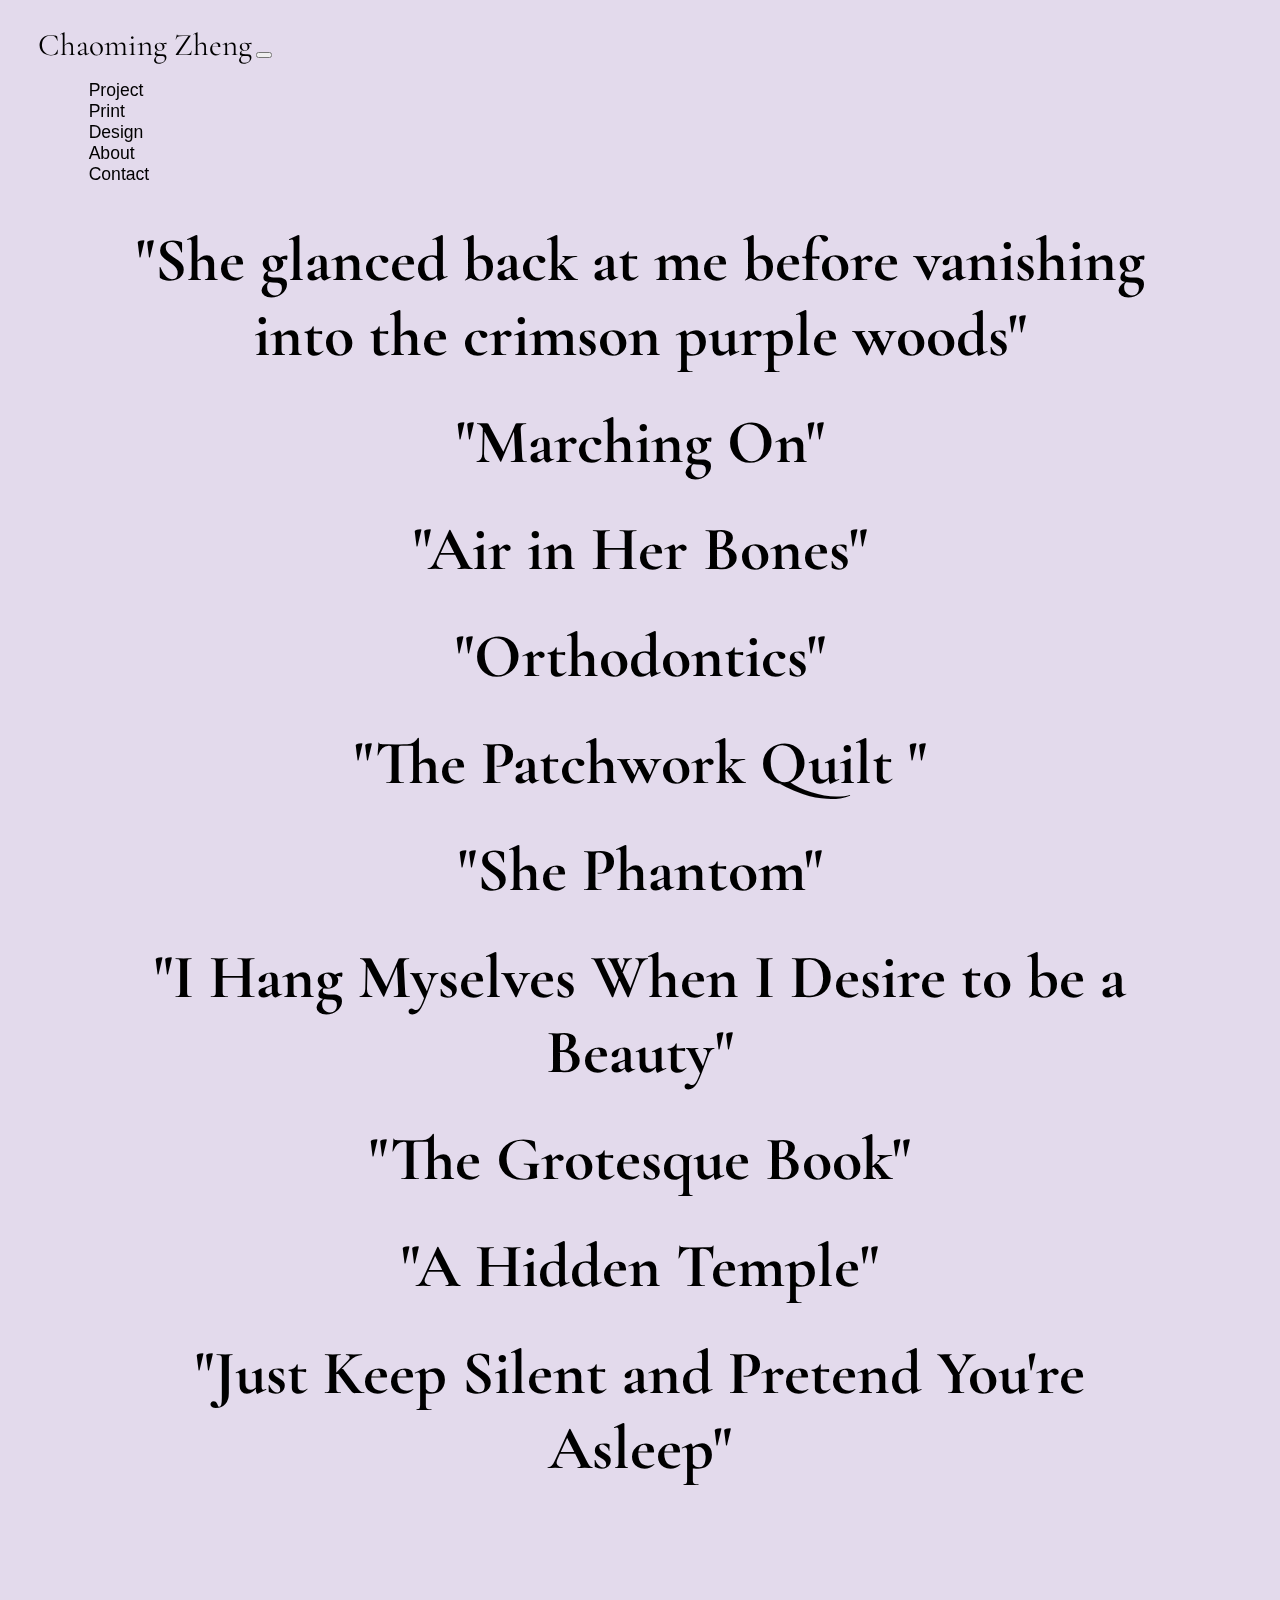
==== index.html @ f0b60cdd "navbar styling, nav bar scroll down animation" ====
<!DOCTYPE html>
<html lang="en" dir="ltr">

<head>
  <meta charset="utf-8">
  <meta name="viewport" content="width=device-width, initial-scale=1.0">
  <title>Chaoming Zheng</title>
  <!-- bootstrap -->
  <link href="https://cdn.jsdelivr.net/npm/bootstrap@5.1.3/dist/css/bootstrap.min.css" rel="stylesheet" integrity="sha384-1BmE4kWBq78iYhFldvKuhfTAU6auU8tT94WrHftjDbrCEXSU1oBoqyl2QvZ6jIW3" crossorigin="anonymous">
  <!-- css -->
  <link rel="stylesheet" href="css/styles.css">
  <!-- External Fonts -->
  <link rel="preconnect" href="https://fonts.googleapis.com">
  <link rel="preconnect" href="https://fonts.gstatic.com" crossorigin>
  <link href="https://fonts.googleapis.com/css2?family=Cormorant+Garamond:wght@500&display=swap" rel="stylesheet">
  <link rel="stylesheet" href="https://use.typekit.net/rtp0tiu.css">
  <!-- favicon -->
  <link rel="shortcut icon" href="faviconBlueHeart.ico">
  <!-- fontawesome -->
  <script src="https://kit.fontawesome.com/89093cfd08.js" crossorigin="anonymous"></script>
</head>

<body>
  <!-- navbar -->
  <header>
    <div class="container-fluid navbar-container">
      <!-- desktop -->
      <nav class="navbar navbar-expand-md navbar-light">
        <a class="navbar-brand" href="">Chaoming Zheng</a>

        <button class="navbar-toggler" type="button" data-bs-toggle="collapse" data-bs-target="#navbarSupportedContent" aria-controls="navbarSupportedContent" aria-expanded="false" aria-label="Toggle navigation">
          <span class="navbar-toggler-icon"></span>
        </button>
        <div class="collapse navbar-collapse" id="navbarSupportedContent">
          <ul class="navbar-nav ms-auto">
            <li class="nav-item">
              <a class="nav-link" href="">Project</a>
            </li>
            <li class="nav-item">
              <a class="nav-link" href="">Print</a>
            </li>
            <li class="nav-item">
              <a class="nav-link" href="">Design</a>
            </li>
            <li class="nav-item">
              <a class="nav-link" href="">About</a>
            </li>
            <li class="nav-item">
              <a class="nav-link" href="">Contact</a>
            </li>
          </ul>
          <!-- insicon -->
          <div class="ins-icon">
            <a href="https://www.instagram.com/_s_zhen/?utm_medium=copy_link">
              <span style="font-size: 1.2rem">
              <i class="fa-brands fa-instagram"></i>
              </span>
            </a>
          </div>
        </div>
      </nav>
    </div>
  </header>

  <!-- main -->
  <main>
    <div class="hover-base">
      <div class="hover-base-sticky">
        <div class="hover-backgrounds">
          <img src="" id="sticky-image">
        </div>
      </div>
    </div>
    <div class="hover-display">
      <div class="hover-items">
        <ul class="hover-items-list">
          <li>
            <a href="project-she-glanced-back-at-me">
              <h1 class="hover-item-title" data-src="images/project-she-glanced-back-at-me/doppelganger-print-2.jpeg">
                "She glanced back at me before vanishing into the crimson purple woods"
              </h1>
            </a>
          </li>
          <li>
            <a href="project-marching-on">
              <h1 class="hover-item-title" data-src="images/project-marching-on/marching-on-title.jpeg">
                "Marching On"
              </h1>
            </a>
          </li>
          <li>
            <a href="project-air-in-her-bones">
              <h1 class="hover-item-title" data-src="images/project-air-in-her-bones/air-in-her-bones-8.jpeg">
                "Air in Her Bones"
              </h1>
            </a>
          </li>
          <li>
            <a href="project-orthodontist">
              <h1 class="hover-item-title" data-src="images/project-orthodontist/orthodontics-hover.png">
                "Orthodontics"
              </h1>
            </a>
          </li>
          <li>
            <a href="project-the-patchwork-quilt">
              <h1 class="hover-item-title" data-src="images/project-the-patchwork-quilt/performance-2.jpeg">
                "The Patchwork Quilt "
              </h1>
            </a>
          </li>
          <li>
            <a href="project-she-phantom">
              <h1 class="hover-item-title" data-src="images/project-she-phantom/she-phantom-title.jpg">
                "She Phantom"
              </h1>
            </a>
          </li>
          <li>
            <a href="project-i-hang-myselves">
              <h1 class="hover-item-title" data-src="images/project-i-hang-myselves/I-hang-myselves-3.jpeg">
                "I Hang Myselves When I Desire to be a Beauty"
              </h1>
            </a>
          </li>
          <li>
            <a href="project-the-grotesque-book">
              <h1 class="hover-item-title" data-src="images/project-the-grotesque-book/the-grotesque-book-hover.jpg">
                "The Grotesque Book"
              </h1>
            </a>
          </li>
          <li>
            <a href="project-a-hidden-temple">
              <h1 class="hover-item-title" data-src="images/project-a-hidden-temple/hidden-temple-2.jpeg">
                "A Hidden Temple"
              </h1>
            </a>
          </li>
          <li>
            <a href="project-just-keep-silent">
              <h1 class="hover-item-title" data-src="images/project-just-keep-silent/that-heart-you-told-me.jpeg">
                "Just Keep Silent and Pretend You're Asleep"
              </h1>
            </a>
          </li>
        </ul>
      </div>
    </div>
  </main>

  <!-- js script -->
  <script src="https://code.jquery.com/jquery-3.6.0.min.js"></script>
  <script src="https://cdn.jsdelivr.net/npm/bootstrap@5.1.3/dist/js/bootstrap.bundle.min.js" integrity="sha384-ka7Sk0Gln4gmtz2MlQnikT1wXgYsOg+OMhuP+IlRH9sENBO0LRn5q+8nbTov4+1p" crossorigin="anonymous"></script>
  <script src="index.js" charset="utf-8"></script>
</body>

</html>
---- css/styles.css ----
body{
  background-color: #e3daec;
  font-family: 'Cormorant Garamond', serif;
}

a{
  color: black;
  text-decoration: none;
}
a:hover{
  color: black;
}

ul{
  list-style-type: none;
}

/* navbar */
.navbar-container{
  background-color: #e3daec;
  background-color: rgba(227, 218, 236, 0.5);
  padding: 2vw 3vw;
  position:fixed;
  top:0;
  left:0;
  overflow: hidden;
  transition: top .6s;
}

.navbar{
  padding:0;
}

.navbar-brand{
  padding:0;
  font-size: calc((2 - 1) * 1.2vw + 1rem);
}

.nav-item{
  font-family: adelle-sans,sans-serif;
  font-weight: 300;
  font-style: normal;
  font-size: 1.1rem;
  color: black;
  margin-left: 0.8vw;
}

.ins-icon{
  margin-left: 1.8vw;
}

/* scroll down navbar animation */
.navbar-container.animate{
  top: -118.578px;
}

.navbar-container.sticky{
  top:0;
  z-index:100;
}

/* hover display wrapper */
.hover-display{
  padding:0 3vw 3vw;
}

/* hover images */
.hover-base-sticky{
  transition: transform 1.5s;
  position: fixed;
  bottom: 0;
  /* width: 100vw; */
  height:auto;
  z-index: -100;
}

#sticky-image{
  position: relative;
  bottom: 0;
  width: 100vw;
  object-fit: cover;
  margin: auto;
}


/* hover item list */
.hover-items-list{
  padding: 5vw;
}

.hover-items{
  text-align: center;
  padding-top: 118.578px;
}

.hover-item-title{
  padding: 1rem 0;
  margin: 0 1rem;
  font-size: calc((4 - 1) * 1.2vw + 1rem);
  display: inline-block;
}

/* animation */
.hover-img-show{
  visibility: visible;
  /* display: table; */
}

.hover-img-hide{
  visibility: hidden;
}
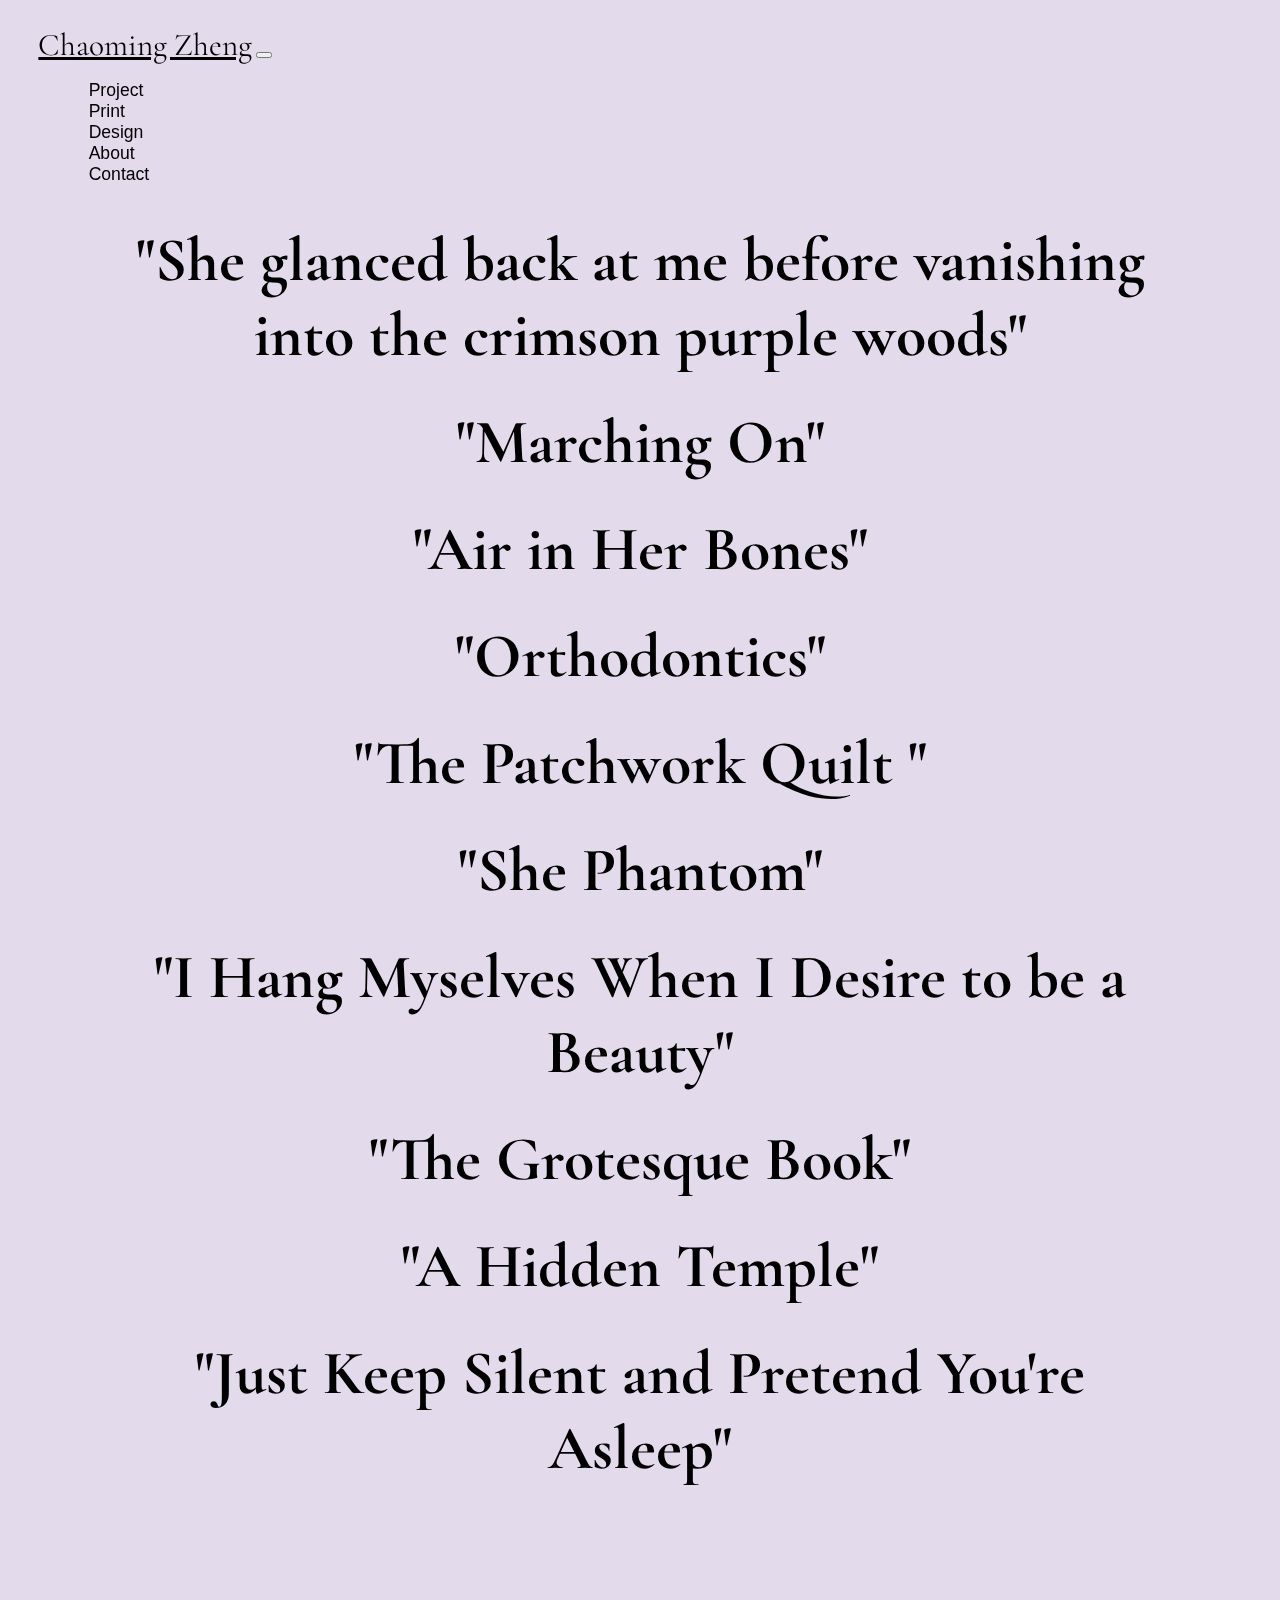
==== commit 2d87f80e: "add subpages, navbar links, navbar hightlight effect" ====
--- a/index.html
+++ b/index.html
@@ -8,14 +8,14 @@
   <!-- bootstrap -->
   <link href="https://cdn.jsdelivr.net/npm/bootstrap@5.1.3/dist/css/bootstrap.min.css" rel="stylesheet" integrity="sha384-1BmE4kWBq78iYhFldvKuhfTAU6auU8tT94WrHftjDbrCEXSU1oBoqyl2QvZ6jIW3" crossorigin="anonymous">
   <!-- css -->
-  <link rel="stylesheet" href="css/styles.css">
+  <link rel="stylesheet" href="./css/styles.css">
   <!-- External Fonts -->
   <link rel="preconnect" href="https://fonts.googleapis.com">
   <link rel="preconnect" href="https://fonts.gstatic.com" crossorigin>
   <link href="https://fonts.googleapis.com/css2?family=Cormorant+Garamond:wght@500&display=swap" rel="stylesheet">
   <link rel="stylesheet" href="https://use.typekit.net/rtp0tiu.css">
   <!-- favicon -->
-  <link rel="shortcut icon" href="faviconBlueHeart.ico">
+  <link rel="shortcut icon" href="./faviconBlueHeart.ico">
   <!-- fontawesome -->
   <script src="https://kit.fontawesome.com/89093cfd08.js" crossorigin="anonymous"></script>
 </head>
@@ -26,7 +26,7 @@
     <div class="container-fluid navbar-container">
       <!-- desktop -->
       <nav class="navbar navbar-expand-md navbar-light">
-        <a class="navbar-brand" href="">Chaoming Zheng</a>
+        <a class="navbar-brand current-page" href="./index.html">Chaoming Zheng</a>
 
         <button class="navbar-toggler" type="button" data-bs-toggle="collapse" data-bs-target="#navbarSupportedContent" aria-controls="navbarSupportedContent" aria-expanded="false" aria-label="Toggle navigation">
           <span class="navbar-toggler-icon"></span>
@@ -34,19 +34,19 @@
         <div class="collapse navbar-collapse" id="navbarSupportedContent">
           <ul class="navbar-nav ms-auto">
             <li class="nav-item">
-              <a class="nav-link" href="">Project</a>
+              <a class="nav-link" href="./index.html">Project</a>
             </li>
             <li class="nav-item">
-              <a class="nav-link" href="">Print</a>
+              <a class="nav-link" href="./subpage-html/print.html">Print</a>
             </li>
             <li class="nav-item">
-              <a class="nav-link" href="">Design</a>
+              <a class="nav-link" href="./subpage-html/design.html">Design</a>
             </li>
             <li class="nav-item">
-              <a class="nav-link" href="">About</a>
+              <a class="nav-link" href="./subpage-html/about.html">About</a>
             </li>
             <li class="nav-item">
-              <a class="nav-link" href="">Contact</a>
+              <a class="nav-link" href="./subpage-html/contact.html">Contact</a>
             </li>
           </ul>
           <!-- insicon -->
@@ -75,71 +75,71 @@
       <div class="hover-items">
         <ul class="hover-items-list">
           <li>
-            <a href="project-she-glanced-back-at-me">
-              <h1 class="hover-item-title" data-src="images/project-she-glanced-back-at-me/doppelganger-print-2.jpeg">
+            <a href="./subpage-html/she-glanced-back-at-me.html">
+              <h1 class="hover-item-title" data-src="./images/project-she-glanced-back-at-me/doppelganger-print-2.jpeg">
                 "She glanced back at me before vanishing into the crimson purple woods"
               </h1>
             </a>
           </li>
           <li>
             <a href="project-marching-on">
-              <h1 class="hover-item-title" data-src="images/project-marching-on/marching-on-title.jpeg">
+              <h1 class="hover-item-title" data-src="./images/project-marching-on/marching-on-title.jpeg">
                 "Marching On"
               </h1>
             </a>
           </li>
           <li>
             <a href="project-air-in-her-bones">
-              <h1 class="hover-item-title" data-src="images/project-air-in-her-bones/air-in-her-bones-8.jpeg">
+              <h1 class="hover-item-title" data-src="./images/project-air-in-her-bones/air-in-her-bones-8.jpeg">
                 "Air in Her Bones"
               </h1>
             </a>
           </li>
           <li>
             <a href="project-orthodontist">
-              <h1 class="hover-item-title" data-src="images/project-orthodontist/orthodontics-hover.png">
+              <h1 class="hover-item-title" data-src="./images/project-orthodontist/orthodontics-hover.png">
                 "Orthodontics"
               </h1>
             </a>
           </li>
           <li>
             <a href="project-the-patchwork-quilt">
-              <h1 class="hover-item-title" data-src="images/project-the-patchwork-quilt/performance-2.jpeg">
+              <h1 class="hover-item-title" data-src="./images/project-the-patchwork-quilt/performance-2.jpeg">
                 "The Patchwork Quilt "
               </h1>
             </a>
           </li>
           <li>
             <a href="project-she-phantom">
-              <h1 class="hover-item-title" data-src="images/project-she-phantom/she-phantom-title.jpg">
+              <h1 class="hover-item-title" data-src="./images/project-she-phantom/she-phantom-title.jpg">
                 "She Phantom"
               </h1>
             </a>
           </li>
           <li>
             <a href="project-i-hang-myselves">
-              <h1 class="hover-item-title" data-src="images/project-i-hang-myselves/I-hang-myselves-3.jpeg">
+              <h1 class="hover-item-title" data-src="./images/project-i-hang-myselves/I-hang-myselves-3.jpeg">
                 "I Hang Myselves When I Desire to be a Beauty"
               </h1>
             </a>
           </li>
           <li>
             <a href="project-the-grotesque-book">
-              <h1 class="hover-item-title" data-src="images/project-the-grotesque-book/the-grotesque-book-hover.jpg">
+              <h1 class="hover-item-title" data-src="./images/project-the-grotesque-book/the-grotesque-book-hover.jpg">
                 "The Grotesque Book"
               </h1>
             </a>
           </li>
           <li>
             <a href="project-a-hidden-temple">
-              <h1 class="hover-item-title" data-src="images/project-a-hidden-temple/hidden-temple-2.jpeg">
+              <h1 class="hover-item-title" data-src="./images/project-a-hidden-temple/hidden-temple-2.jpeg">
                 "A Hidden Temple"
               </h1>
             </a>
           </li>
           <li>
             <a href="project-just-keep-silent">
-              <h1 class="hover-item-title" data-src="images/project-just-keep-silent/that-heart-you-told-me.jpeg">
+              <h1 class="hover-item-title" data-src="./images/project-just-keep-silent/that-heart-you-told-me.jpeg">
                 "Just Keep Silent and Pretend You're Asleep"
               </h1>
             </a>
--- a/css/styles.css
+++ b/css/styles.css
@@ -59,6 +59,11 @@
   z-index:100;
 }
 
+/* navbar highlight */
+.current-page{
+  text-decoration: underline;
+}
+
 /* hover display wrapper */
 .hover-display{
   padding:0 3vw 3vw;
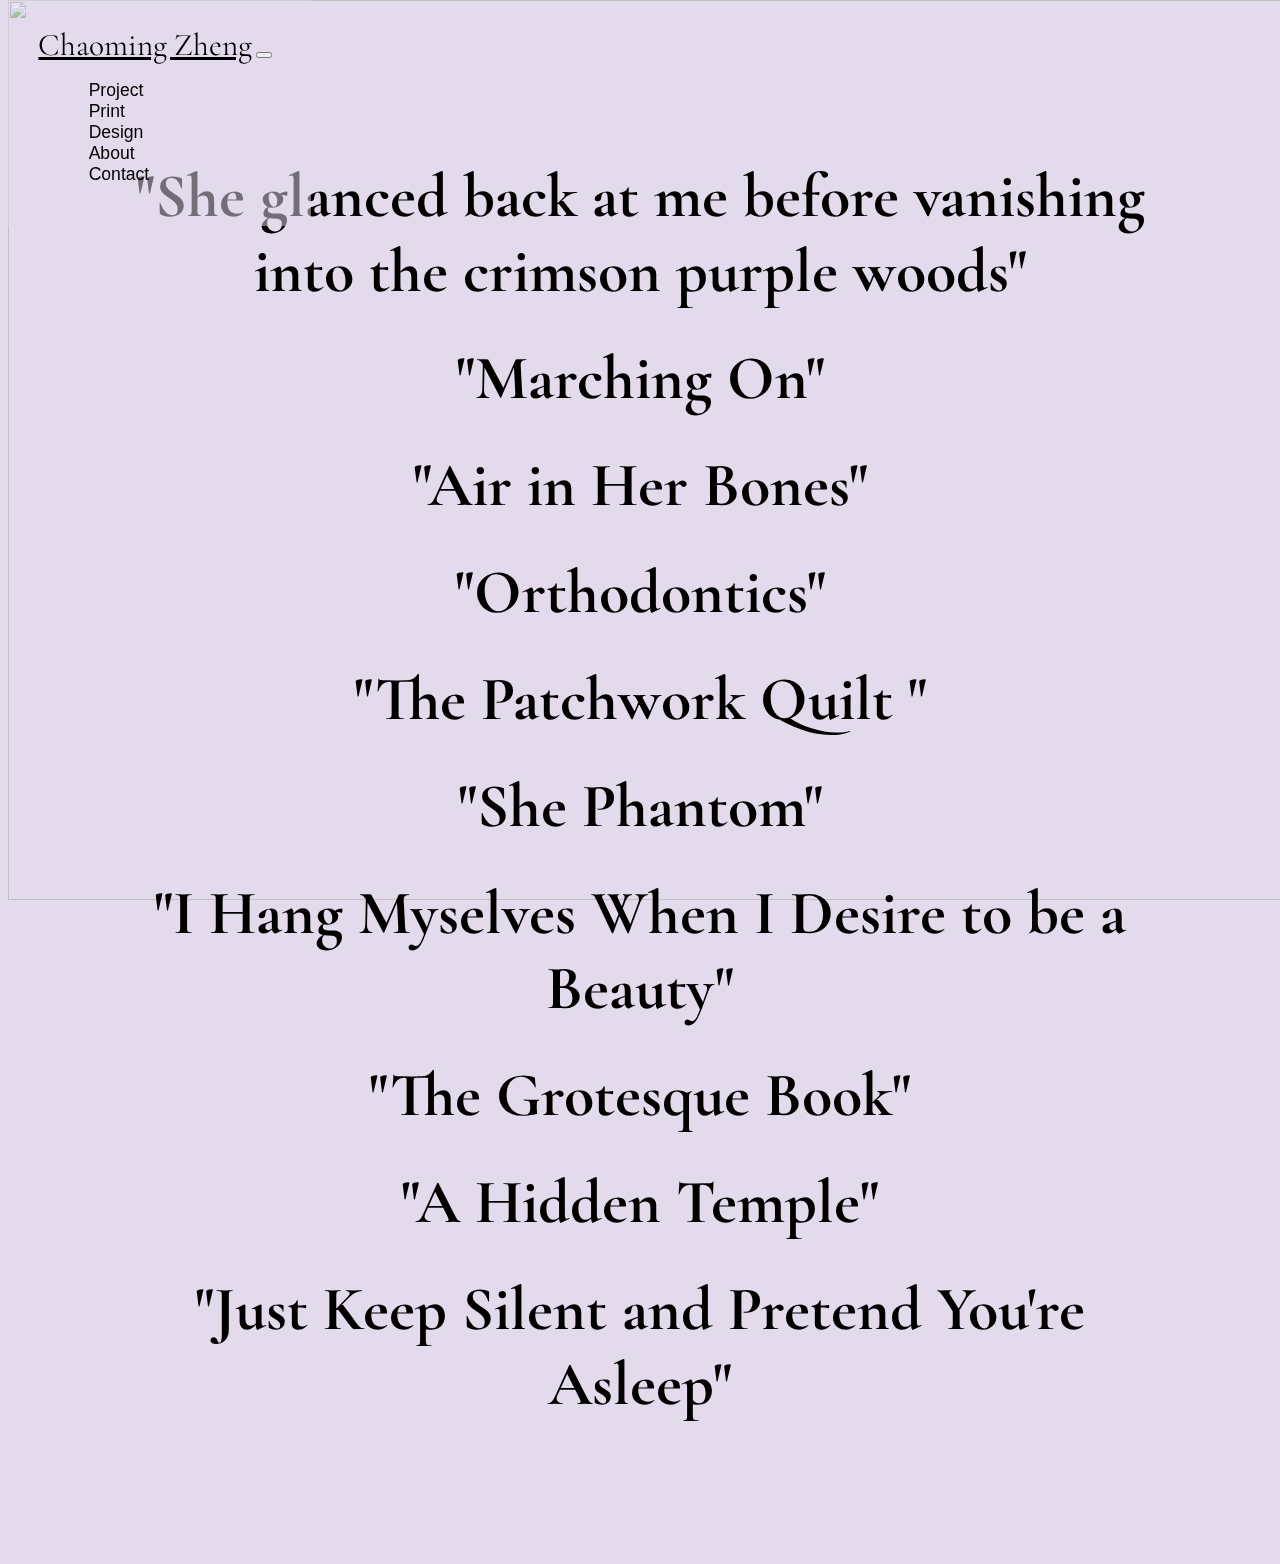
==== commit 34967d1e: "diasble right click" ====
--- a/index.html
+++ b/index.html
@@ -18,6 +18,8 @@
   <link rel="shortcut icon" href="./faviconBlueHeart.ico">
   <!-- fontawesome -->
   <script src="https://kit.fontawesome.com/89093cfd08.js" crossorigin="anonymous"></script>
+  <!-- disable right clicks -->
+  <script language=JavaScript> function clickIE4(){ if (event.button==2){return false; } } function clickNS4(e){ if (document.layers||document.getElementById&&!document.all){ if (e.which==2||e.which==3){return false; } } } if (document.layers){ document.captureEvents(Event.MOUSEDOWN); document.onmousedown=clickNS4; } else if (document.all&&!document.getElementById){ document.onmousedown=clickIE4; } document.oncontextmenu=new Function("return false") </script>
 </head>
 
 <body>
@@ -82,7 +84,7 @@
             </a>
           </li>
           <li>
-            <a href="project-marching-on">
+            <a href="./subpage-html/marching-on.html">
               <h1 class="hover-item-title" data-src="./images/project-marching-on/marching-on-title.jpeg">
                 "Marching On"
               </h1>
--- a/css/styles.css
+++ b/css/styles.css
@@ -74,8 +74,8 @@
   transition: transform 1.5s;
   position: fixed;
   bottom: 0;
-  /* width: 100vw; */
-  height:auto;
+  width: 100vw;
+  height:100vh;
   z-index: -100;
 }
 
@@ -83,14 +83,14 @@
   position: relative;
   bottom: 0;
   width: 100vw;
+  height: 100vh;
   object-fit: cover;
   margin: auto;
 }
 
-
 /* hover item list */
 .hover-items-list{
-  padding: 5vw;
+  padding: 0 5vw 5vw;
 }
 
 .hover-items{
@@ -99,18 +99,7 @@
 }
 
 .hover-item-title{
-  padding: 1rem 0;
-  margin: 0 1rem;
+  margin: 1rem 1rem;
   font-size: calc((4 - 1) * 1.2vw + 1rem);
   display: inline-block;
 }
-
-/* animation */
-.hover-img-show{
-  visibility: visible;
-  /* display: table; */
-}
-
-.hover-img-hide{
-  visibility: hidden;
-}
